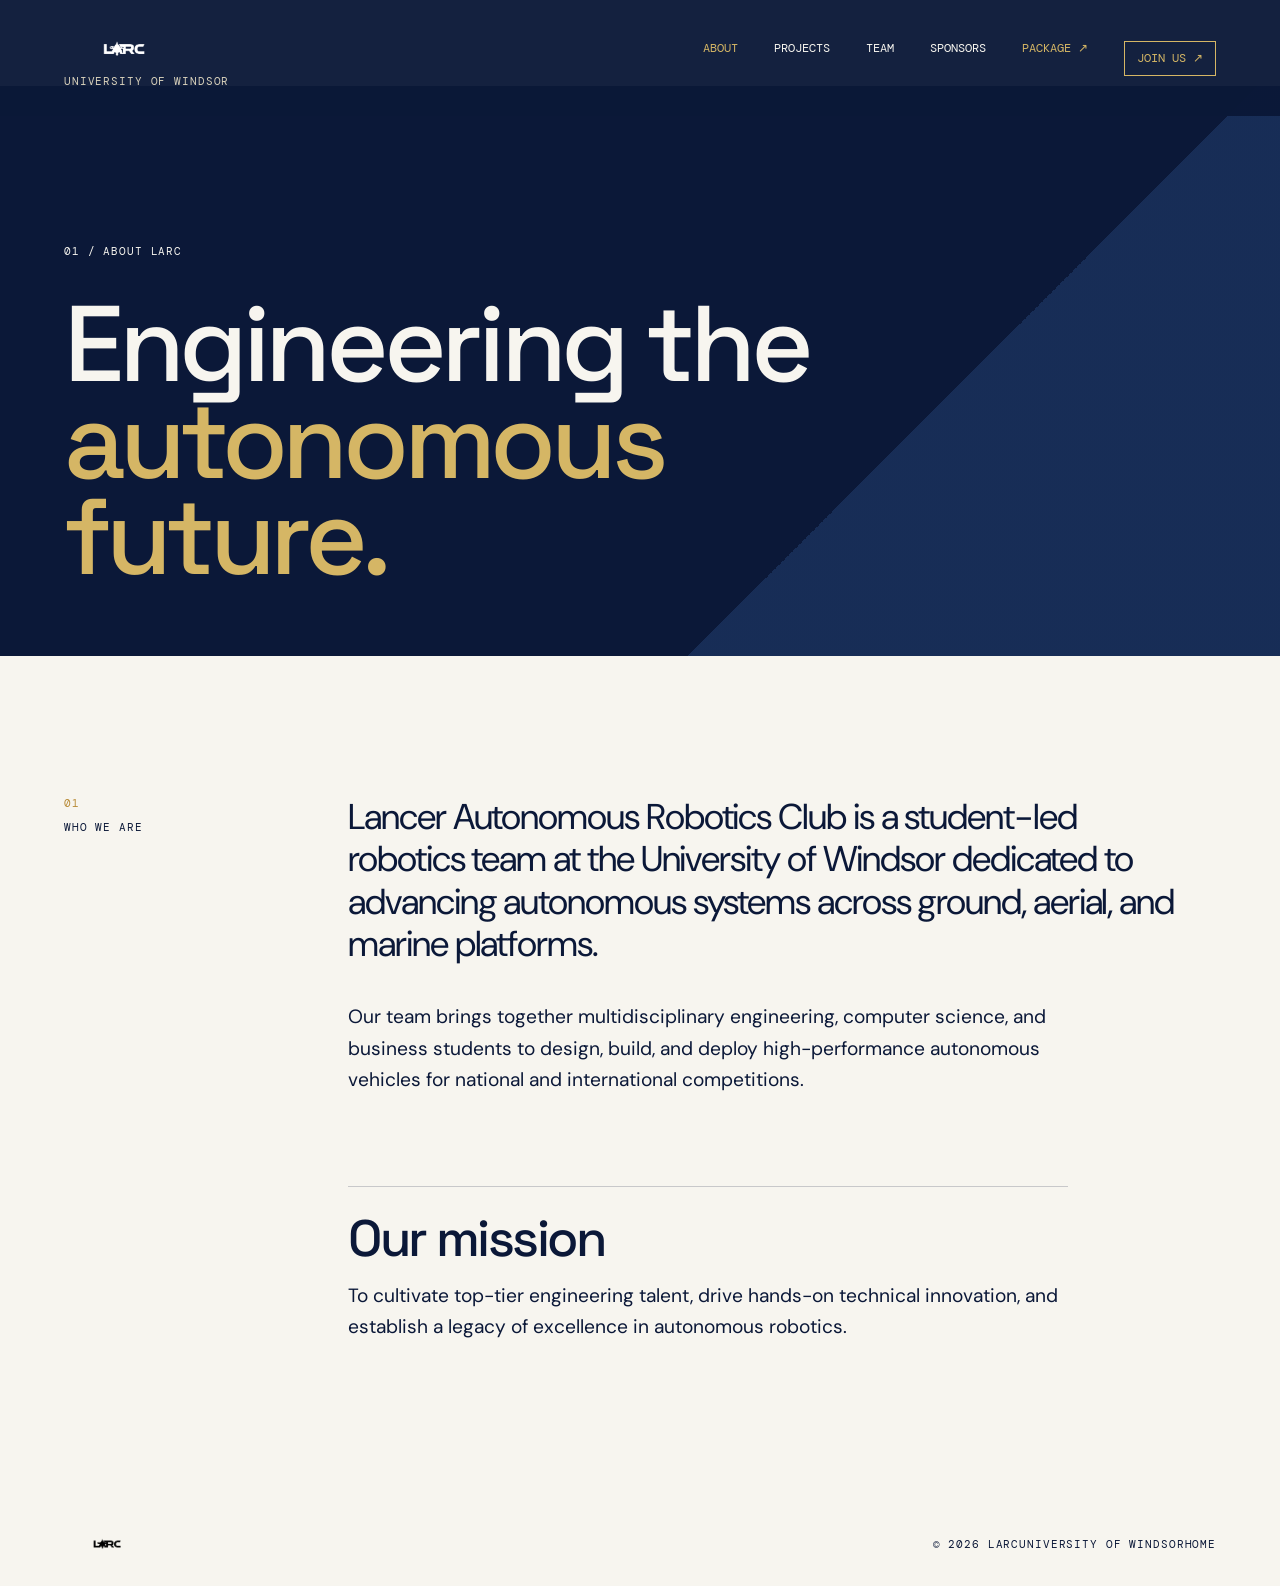
==== about.html @ f4e5cc11 "Add new project, sponsors, and team pages; include sponsorship package PDF" ====
<!doctype html>
<html lang="en">

<head>
    <meta charset="utf-8">
    <meta name="viewport" content="width=device-width, initial-scale=1">
    <meta name="description" content="Learn about Lancer Autonomous Robotics Club at the University of Windsor.">
    <title>About | LARC</title>
    <link rel="preconnect" href="https://fonts.googleapis.com">
    <link rel="preconnect" href="https://fonts.gstatic.com" crossorigin>
    <link
        href="https://fonts.googleapis.com/css2?family=DM+Mono:wght@400;500&family=DM+Sans:wght@400;500;700&family=Space+Grotesk:wght@400;500;600;700&display=swap"
        rel="stylesheet">
    <link rel="stylesheet" href="styles.css">
    <script src="script.js" defer></script>
</head>

<body>
    <header class="site-header" id="top">
        <a class="wordmark" href="index.html" aria-label="LARC home"><img src="assets/LARC%20Logo.png"
                alt="LARC"><small>University of Windsor</small></a>
        <button class="menu-toggle" type="button" aria-expanded="false" aria-controls="site-nav">Menu <span
                aria-hidden="true">+</span></button>
        <nav class="site-nav" id="site-nav" aria-label="Main navigation">
            <a class="is-current" href="about.html">About</a><a href="projects.html">Projects</a><a
                href="team.html">Team</a><a href="sponsors.html">Sponsors</a><a class="nav-package"
                href="assets/sponsorship-package.pdf" target="_blank" rel="noreferrer">Package <span
                    aria-hidden="true">↗</span></a><a class="nav-join" href="mailto:larc@uwindsor.ca">Join us <span
                    aria-hidden="true">↗</span></a>
        </nav>
    </header>
    <main class="inner-page">
        <section class="page-hero page-hero-about">
            <div>
                <p class="eyebrow">01 / About LARC</p>
                <h1>Engineering the<br><em>autonomous future.</em></h1>
            </div>
        </section>
        <section class="page-body section-grid">
            <div class="section-label"><span>01</span><span>Who we are</span></div>
            <div class="page-content">
                <p class="large-copy">Lancer Autonomous Robotics Club is a student-led robotics team at the University
                    of Windsor dedicated to advancing autonomous systems across ground, aerial, and marine platforms.
                </p>
                <p>Our team brings together multidisciplinary engineering, computer science, and business students to
                    design, build, and deploy high-performance autonomous vehicles for national and international
                    competitions.</p>
                <div class="content-rule">
                    <h2>Our mission</h2>
                    <p>To cultivate top-tier engineering talent, drive hands-on technical innovation, and establish a
                        legacy of excellence in autonomous robotics.</p>
                </div>
            </div>
        </section>
    </main>
    <footer class="site-footer"><img src="assets/LARC%20Logo.png" alt="LARC"><span>© <span id="year"></span>
            LARC</span><span>University of Windsor</span><a href="index.html">Home</a></footer>
</body>

</html>
---- styles.css ----
:root {
    --ink: #0b1838;
    --muted: #65708a;
    --paper: #f7f5ef;
    --lime: #d5b665;
    --coral: #b88b38;
    --line: rgba(11, 24, 56, .2);
    --display: "Space Grotesk", sans-serif;
    --body: "DM Sans", sans-serif;
    --mono: "DM Mono", monospace;
}

* {
    box-sizing: border-box;
}

html {
    scroll-behavior: smooth;
}

body {
    margin: 0;
    background: var(--paper);
    color: var(--ink);
    font-family: var(--body);
}

a {
    color: inherit;
    text-decoration: none;
}

.site-header {
    align-items: flex-start;
    display: flex;
    justify-content: space-between;
    padding: 28px 5vw;
    position: absolute;
    width: 100%;
    z-index: 2;
}

.wordmark {
    display: flex;
    flex-direction: column;
    gap: 4px;
}

.wordmark span {
    font-family: var(--display);
    font-size: 1.4rem;
    font-weight: 700;
    letter-spacing: .08em;
}

.wordmark small,
.eyebrow,
.section-label,
.hero-foot,
.callout-note,
.site-footer {
    font-family: var(--mono);
    font-size: .68rem;
    letter-spacing: .08em;
    text-transform: uppercase;
}

.wordmark small {
    color: var(--muted);
}

.site-nav {
    display: flex;
    gap: 36px;
    font-family: var(--mono);
    font-size: .72rem;
    text-transform: uppercase;
}

.site-nav a,
.text-link,
.button-link {
    transition: color .2s ease, opacity .2s ease;
}

.site-nav a:hover,
.text-link:hover {
    color: var(--coral);
}

.menu-toggle {
    display: none;
}

.hero {
    background: var(--lime);
    min-height: 790px;
    padding: 190px 5vw 35px;
    position: relative;
    overflow: hidden;
}

.hero-copy {
    max-width: 740px;
    position: relative;
    z-index: 1;
}

.eyebrow {
    margin: 0 0 38px;
}

h1,
h2,
h3,
p {
    margin-top: 0;
}

h1,
h2 {
    font-family: var(--display);
    font-weight: 500;
    letter-spacing: -.05em;
}

h1 {
    font-size: clamp(4rem, 8.4vw, 8.4rem);
    line-height: .9;
    margin: 0 0 36px;
    max-width: 850px;
}

h1 em,
h2 em {
    color: var(--coral);
    font-style: normal;
}

.hero-intro {
    font-size: 1.08rem;
    line-height: 1.5;
    max-width: 370px;
}

.text-link {
    border-bottom: 1px solid var(--ink);
    display: inline-flex;
    font-family: var(--mono);
    font-size: .75rem;
    gap: 22px;
    margin-top: 22px;
    padding-bottom: 9px;
    text-transform: uppercase;
}

.hero-mark {
    height: 540px;
    position: absolute;
    right: 2vw;
    top: 180px;
    width: 540px;
}

.mark-ring {
    border: 1px solid var(--ink);
    border-radius: 50%;
    height: 100%;
    position: absolute;
    width: 100%;
}

.ring-one {
    transform: rotate(28deg) scale(.78, 1.15);
}

.ring-two {
    transform: rotate(-30deg) scale(1.1, .7);
}

.mark-core {
    align-items: center;
    display: flex;
    flex-direction: column;
    font-family: var(--display);
    font-size: 3.4rem;
    font-weight: 600;
    left: 50%;
    line-height: .68;
    position: absolute;
    text-align: center;
    top: 50%;
    transform: translate(-50%, -50%);
}

.mark-core span {
    color: var(--coral);
}

.hero-foot {
    bottom: 35px;
    display: flex;
    justify-content: space-between;
    left: 5vw;
    position: absolute;
    right: 5vw;
}

.section-grid {
    display: grid;
    gap: 6vw;
    grid-template-columns: 18% 1fr;
    padding: 140px 5vw;
}

.section-label {
    display: flex;
    flex-direction: column;
    gap: 10px;
}

.section-label span:first-child {
    color: var(--coral);
}

.intro {
    background: var(--paper);
}

h2 {
    font-size: clamp(3rem, 6.8vw, 7rem);
    line-height: .94;
    margin-bottom: 34px;
}

.intro-content {
    max-width: 920px;
}

.large-copy {
    font-size: clamp(1.5rem, 2.8vw, 2.7rem);
    letter-spacing: -.03em;
    line-height: 1.18;
    max-width: 850px;
}

.stat-row {
    border-top: 1px solid var(--line);
    display: flex;
    gap: 8vw;
    margin-top: 80px;
    padding-top: 22px;
}

.stat-row div {
    display: flex;
    flex-direction: column;
    gap: 12px;
}

.stat-row strong {
    color: var(--coral);
    font: 500 .7rem var(--mono);
}

.stat-row span {
    font-family: var(--display);
    font-size: 1.1rem;
}

.work {
    background: var(--ink);
    color: var(--paper);
}

.work .section-label {
    color: #9daaa3;
}

.work-content {
    max-width: 1000px;
}

.section-heading {
    align-items: flex-end;
    display: flex;
    justify-content: space-between;
}

.section-heading h2 {
    margin: 0 0 80px;
}

.section-heading p {
    color: #9daaa3;
    font-family: var(--mono);
    font-size: .7rem;
    margin-bottom: 90px;
}

.work-list {
    border-top: 1px solid rgba(242, 238, 228, .3);
}

.work-item {
    align-items: flex-start;
    border-bottom: 1px solid rgba(242, 238, 228, .3);
    display: grid;
    gap: 30px;
    grid-template-columns: 50px 1fr 30px;
    padding: 29px 0;
    transition: color .2s ease, padding .2s ease;
}

.work-item:hover {
    color: var(--lime);
    padding-left: 12px;
}

.item-number {
    color: var(--coral);
    font: .7rem var(--mono);
}

.work-item h3 {
    font: 500 clamp(1.8rem, 3vw, 3rem) var(--display);
    letter-spacing: -.04em;
    margin-bottom: 8px;
}

.work-item p {
    color: #9daaa3;
    line-height: 1.5;
    margin: 0;
    max-width: 520px;
}

.item-arrow {
    font-size: 1.2rem;
}

.callout {
    background: var(--coral);
    min-height: 560px;
    padding: 120px 5vw 50px;
    position: relative;
}

.callout h2 {
    font-size: clamp(3.8rem, 8vw, 8rem);
    margin: 0 0 45px;
}

.button-link {
    background: var(--ink);
    color: var(--paper);
    display: inline-flex;
    font-family: var(--mono);
    font-size: .74rem;
    gap: 36px;
    padding: 18px 20px;
    text-transform: uppercase;
}

.button-link:hover {
    background: var(--lime);
    color: var(--ink);
}

.callout-note {
    bottom: 50px;
    position: absolute;
    right: 5vw;
}

.site-footer {
    display: flex;
    justify-content: space-between;
    padding: 28px 5vw;
}

@media (max-width: 720px) {
    .site-header {
        padding: 22px 6vw;
    }

    .menu-toggle {
        background: none;
        border: 0;
        display: flex;
        font: .68rem var(--mono);
        gap: 12px;
        padding: 0;
        text-transform: uppercase;
    }

    .menu-toggle span {
        color: var(--coral);
        font-size: 1rem;
        line-height: .6;
    }

    .site-nav {
        background: var(--ink);
        color: var(--paper);
        display: none;
        flex-direction: column;
        gap: 22px;
        padding: 25px;
        position: absolute;
        right: 6vw;
        top: 57px;
        width: 170px;
    }

    .site-nav.is-open {
        display: flex;
    }

    .hero {
        min-height: 780px;
        padding: 150px 6vw 35px;
    }

    h1 {
        font-size: clamp(3.5rem, 16vw, 6rem);
    }

    .hero-mark {
        height: 340px;
        opacity: .6;
        right: -100px;
        top: 440px;
        width: 340px;
    }

    .mark-core {
        font-size: 2.3rem;
    }

    .hero-foot {
        bottom: 28px;
        left: 6vw;
        right: 6vw;
    }

    .hero-foot span:last-child {
        display: none;
    }

    .section-grid {
        display: block;
        padding: 85px 6vw;
    }

    .section-label {
        flex-direction: row;
        justify-content: space-between;
        margin-bottom: 70px;
    }

    h2 {
        font-size: clamp(3.3rem, 15vw, 5rem);
    }

    .stat-row {
        gap: 0;
        justify-content: space-between;
        margin-top: 60px;
    }

    .stat-row span {
        font-size: .95rem;
    }

    .section-heading {
        display: block;
    }

    .section-heading h2 {
        margin-bottom: 26px;
    }

    .section-heading p {
        margin-bottom: 55px;
    }

    .work-item {
        gap: 12px;
        grid-template-columns: 30px 1fr 20px;
    }

    .work-item p {
        font-size: .92rem;
    }

    .callout {
        min-height: 500px;
        padding: 85px 6vw 35px;
    }

    .callout-note {
        bottom: 35px;
        left: 6vw;
        right: auto;
    }

    .site-footer {
        align-items: flex-start;
        flex-direction: column;
        gap: 14px;
        padding: 28px 6vw;
    }
}

/* Club-site presentation */
.site-header {
    align-items: center;
    background: rgba(11, 24, 56, .96);
    color: var(--paper);
    position: fixed;
}

.wordmark small {
    color: #b6c0ba;
}

.site-nav a:hover {
    color: var(--lime);
}

.nav-join {
    border: 1px solid var(--lime);
    color: var(--lime);
    padding: 9px 12px;
}

.hero {
    background: var(--ink);
    color: var(--paper);
    min-height: 760px;
    padding-top: 190px;
}

.hero-image {
    background: url("https://images.unsplash.com/photo-1535378917042-10a22c95931a?auto=format&fit=crop&w=2200&q=85") center / cover;
    inset: 0;
    opacity: .58;
    position: absolute;
}

.hero-overlay {
    background: linear-gradient(90deg, rgba(7, 18, 44, .92) 0%, rgba(7, 18, 44, .58) 52%, rgba(7, 18, 44, .2) 100%);
    inset: 0;
    position: absolute;
}

.hero-copy {
    max-width: 680px;
}

.hero h1 {
    font-size: clamp(4.5rem, 9.5vw, 9.5rem);
}

.hero h1 em {
    color: var(--lime);
}

.hero-intro {
    color: #e1e4dc;
    font-size: 1.2rem;
    max-width: 410px;
}

.hero .eyebrow,
.hero-foot {
    color: #d8ddd6;
}

.button-link {
    align-items: center;
    border: 1px solid transparent;
}

.button-light {
    background: var(--lime);
    color: var(--ink);
    margin-top: 20px;
}

.button-light:hover {
    background: var(--coral);
    color: var(--ink);
}

.hero-mark {
    display: none;
}

.intro {
    padding-bottom: 150px;
    padding-top: 150px;
}

.intro-content,
.stats-content,
.sponsors>div:last-child {
    max-width: 920px;
}

.text-link {
    font-weight: 500;
}

.stats {
    background: var(--lime);
}

.stats h2 em {
    color: var(--ink);
}

.stats .large-copy {
    max-width: 730px;
}

.sponsors {
    background: #eee8d8;
}

.sponsor-copy {
    font-size: 1.25rem;
    line-height: 1.5;
    max-width: 510px;
}

.sponsors .button-link {
    background: var(--ink);
    color: var(--paper);
    margin-top: 20px;
}

.sponsors .button-link:hover {
    background: var(--coral);
    color: var(--ink);
}

.callout {
    min-height: 500px;
}

.callout h2 em {
    color: var(--ink);
}

.callout .button-link {
    background: var(--ink);
}

.callout .button-link:hover {
    background: var(--lime);
}

@media (max-width: 720px) {
    .site-header {
        position: fixed;
    }

    .site-nav {
        top: 65px;
    }

    .site-nav .nav-join {
        border: 0;
        padding: 0;
    }

    .hero {
        min-height: 720px;
        padding-top: 150px;
    }

    .hero-image {
        background-position: 65% center;
    }

    .hero-overlay {
        background: linear-gradient(90deg, rgba(7, 18, 44, .9), rgba(7, 18, 44, .5));
    }

    .hero h1 {
        font-size: clamp(4rem, 18vw, 6rem);
    }

    .hero-intro {
        font-size: 1rem;
    }

    .intro,
    .stats,
    .sponsors {
        padding-bottom: 90px;
        padding-top: 90px;
    }

    .sponsor-copy {
        font-size: 1.05rem;
    }
}

/* Partnership presentation */
.wordmark img,
.site-footer img {
    display: block;
    object-fit: contain;
}

.wordmark img {
    filter: brightness(0) invert(1);
    height: 42px;
    width: 120px;
}

.nav-package {
    color: var(--lime);
}

.hero-image {
    background: url("assets/CEI.jpg") center / cover, url("https://images.unsplash.com/photo-1535378917042-10a22c95931a?auto=format&fit=crop&w=2200&q=85") center / cover;
}

.hero-actions {
    display: flex;
    flex-wrap: wrap;
    gap: 12px;
}

.button-outline {
    background: transparent;
    border-color: var(--paper);
    color: var(--paper);
}

.package {
    background: #eee8d8;
}

.package-content {
    max-width: 1100px;
}

.package-heading {
    align-items: flex-end;
    display: flex;
    justify-content: space-between;
}

.package-heading h2 {
    margin-bottom: 70px;
}

.package-heading p {
    color: var(--muted);
    font: .7rem var(--mono);
    margin-bottom: 82px;
    text-transform: uppercase;
}

.tier-list {
    display: grid;
    gap: 2px;
}

.tier {
    align-items: start;
    background: var(--ink);
    color: var(--paper);
    display: grid;
    gap: 26px;
    grid-template-columns: minmax(150px, .7fr) minmax(90px, .35fr) 2fr;
    padding: 25px 28px;
}

.tier-name {
    font: 500 1.35rem var(--display);
}

.tier-price {
    color: var(--lime);
    font: .9rem var(--mono);
}

.tier ul {
    line-height: 1.55;
    margin: 0;
    padding-left: 1.1rem;
}

.tier li::marker {
    color: var(--coral);
}

.inkind {
    border-top: 1px solid var(--line);
    margin-top: 65px;
    max-width: 720px;
    padding-top: 24px;
}

.inkind h3 {
    font: 500 1.8rem var(--display);
    margin-bottom: 12px;
}

.inkind p {
    line-height: 1.6;
}

.package .button-link {
    margin-top: 24px;
}

.site-footer {
    align-items: center;
}

.site-footer img {
    filter: brightness(0);
    height: 28px;
    margin-right: auto;
    width: 85px;
}

@media (max-width: 720px) {
    .hero-actions .button-link {
        width: 100%;
    }

    .package-heading {
        display: block;
    }

    .package-heading h2 {
        margin-bottom: 25px;
    }

    .package-heading p {
        margin-bottom: 45px;
    }

    .tier {
        display: block;
        padding: 24px 20px;
    }

    .tier-price {
        margin: 8px 0 18px;
    }

    .tier ul {
        font-size: .95rem;
    }

    .site-footer img {
        margin-right: 0;
    }
}

/* Multi-page section layouts */
.site-nav .is-current {
    color: var(--lime);
}

.inner-page {
    padding-top: 86px;
}

.page-hero {
    align-items: flex-end;
    background: var(--ink);
    color: var(--paper);
    display: flex;
    min-height: 570px;
    overflow: hidden;
    padding: 120px 5vw 70px;
    position: relative;
}

.page-hero::before {
    background: linear-gradient(135deg, var(--ink) 0 68%, #1c3562 68% 100%);
    content: "";
    inset: 0;
    opacity: .72;
    position: absolute;
}

.page-hero>div {
    max-width: 900px;
    position: relative;
    z-index: 1;
}

.page-hero h1 {
    margin-bottom: 0;
}

.page-hero h1 em {
    color: var(--lime);
}

.page-body {
    min-height: 620px;
}

.page-content {
    max-width: 920px;
}

.page-content>p:not(.large-copy) {
    font-size: 1.2rem;
    line-height: 1.65;
    max-width: 720px;
}

.content-rule {
    border-top: 1px solid var(--line);
    margin-top: 90px;
    max-width: 720px;
    padding-top: 28px;
}

.content-rule h2 {
    font-size: clamp(2.3rem, 4vw, 4rem);
    margin-bottom: 18px;
}

.content-rule p {
    font-size: 1.2rem;
    line-height: 1.6;
}

.work-page {
    background: var(--ink);
    color: var(--paper);
}

.work-page .section-label,
.work-page .page-content>p:not(.large-copy) {
    color: #9daaa3;
}

.project-grid {
    border-top: 1px solid rgba(242, 238, 228, .3);
    display: grid;
    grid-template-columns: repeat(3, 1fr);
    margin-top: 80px;
}

.project-grid article {
    border-right: 1px solid rgba(242, 238, 228, .3);
    min-height: 300px;
    padding: 28px 24px 28px 0;
}

.project-grid article+article {
    padding-left: 24px;
}

.project-grid article:last-child {
    border-right: 0;
}

.project-grid h2 {
    font-size: clamp(1.8rem, 3vw, 3rem);
    margin: 24px 0 18px;
}

.project-grid p {
    color: #9daaa3;
    line-height: 1.6;
}

.stats-page {
    background: var(--lime);
}

.stats-page .content-rule p {
    max-width: 650px;
}

.sponsor-page {
    background: #eee8d8;
}

.sponsor-actions {
    align-items: center;
    display: flex;
    flex-wrap: wrap;
    gap: 26px;
    margin-top: 38px;
}

.sponsor-actions .text-link {
    margin-top: 0;
}

@media (max-width: 720px) {
    .inner-page {
        padding-top: 65px;
    }

    .page-hero {
        min-height: 520px;
        padding: 90px 6vw 55px;
    }

    .page-body {
        min-height: 0;
    }

    .project-grid {
        display: block;
        margin-top: 55px;
    }

    .project-grid article,
    .project-grid article+article {
        border-bottom: 1px solid rgba(242, 238, 228, .3);
        border-right: 0;
        min-height: 0;
        padding: 24px 0;
    }

    .project-grid article:last-child {
        border-bottom: 0;
    }

    .content-rule {
        margin-top: 60px;
    }
}

/* Logo palette refinements */
.site-header {
    background: rgba(11, 24, 56, .96);
}

.wordmark small {
    color: #d9d2bc;
}

.hero-overlay {
    background: linear-gradient(90deg, rgba(7, 18, 44, .92) 0%, rgba(7, 18, 44, .58) 52%, rgba(7, 18, 44, .2) 100%);
}

.work .section-label,
.section-heading p,
.work-item p,
.project-grid p {
    color: #a8b0c2;
}

.sponsors,
.package,
.sponsor-page {
    background: #eee8d8;
}

@media (max-width: 720px) {
    .hero-overlay {
        background: linear-gradient(90deg, rgba(7, 18, 44, .9), rgba(7, 18, 44, .5));
    }
}
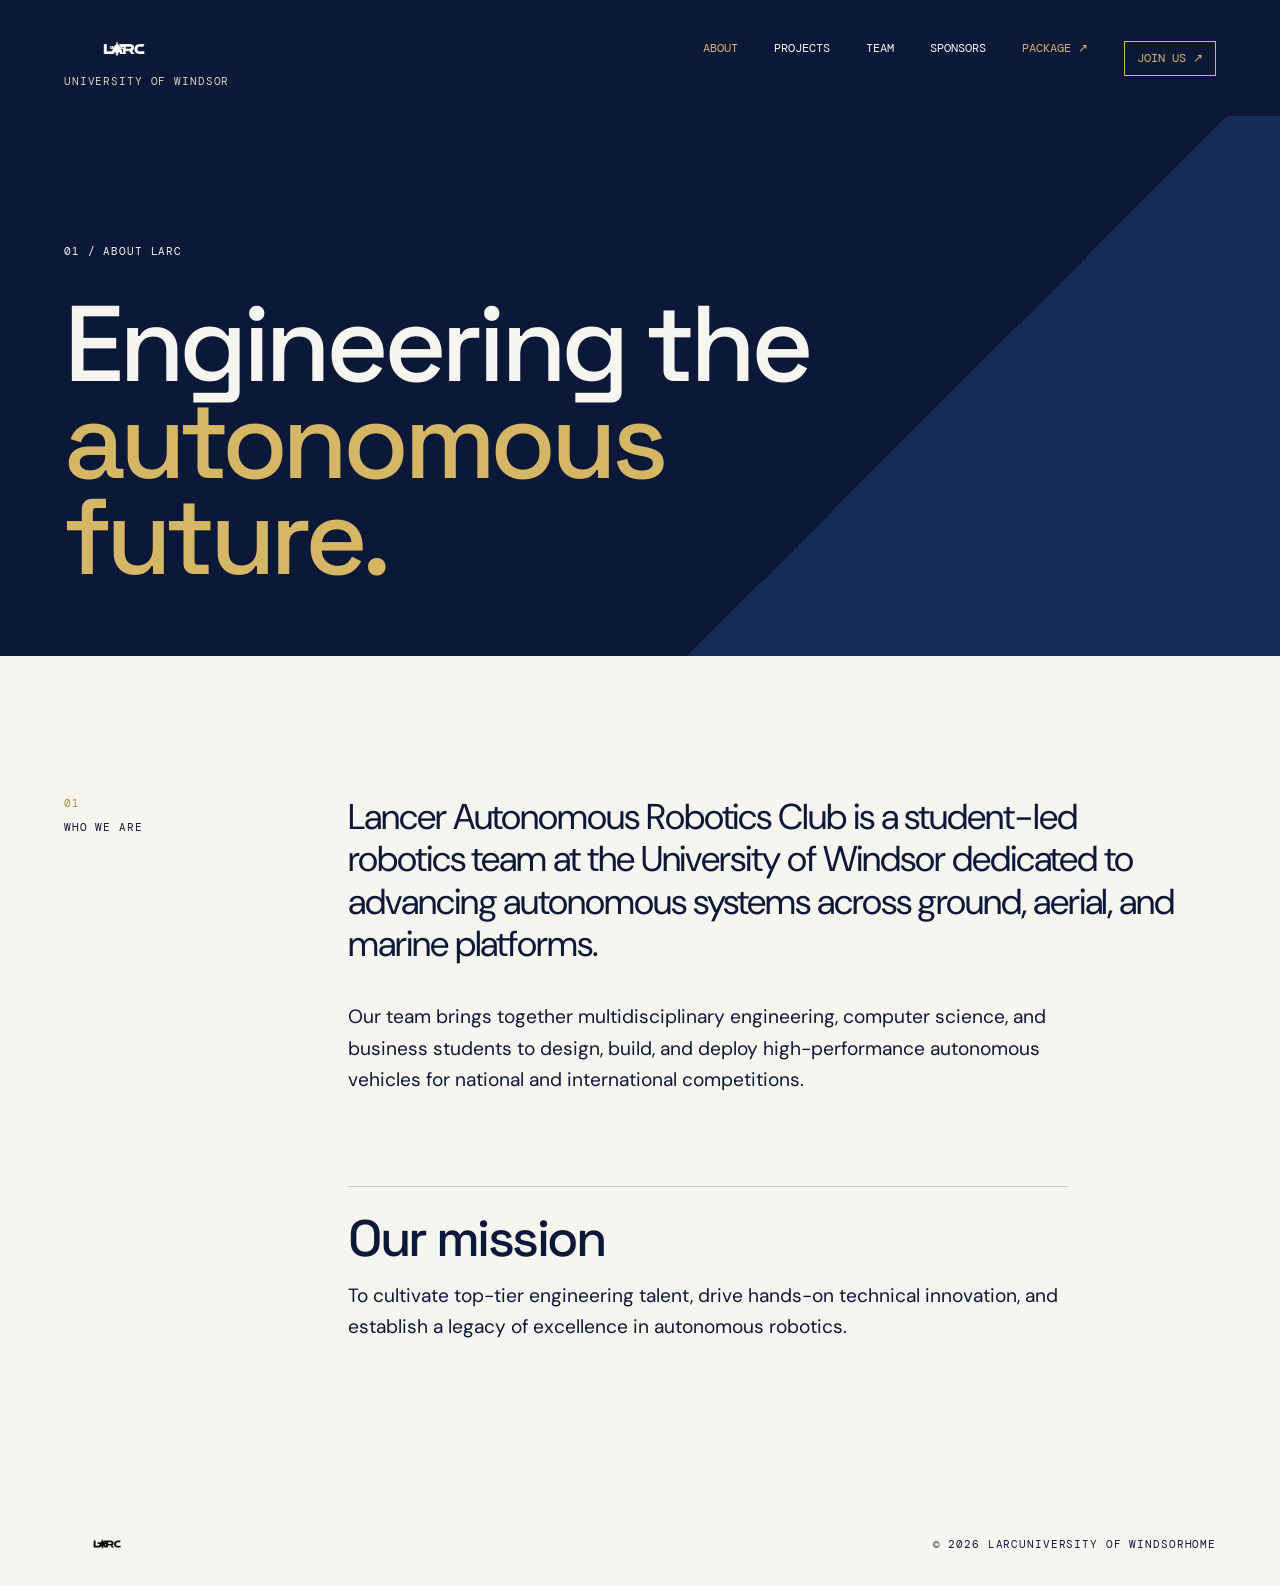
==== commit 7c504370: "Refactor content and improve readability across multiple HTML pages; update styles for consistency" ====
--- a/about.html
+++ b/about.html
@@ -39,15 +39,20 @@
         <section class="page-body section-grid">
             <div class="section-label"><span>01</span><span>Who we are</span></div>
             <div class="page-content">
-                <p class="large-copy">Lancer Autonomous Robotics Club is a student-led robotics team at the University
-                    of Windsor dedicated to advancing autonomous systems across ground, aerial, and marine platforms.
+                <p class="large-copy">Lancer Autonomous Robotics Club is a student-led robotics team at the
+                    University
+                    of Windsor dedicated to advancing autonomous systems across ground, aerial, and marine
+                    platforms.
                 </p>
-                <p>Our team brings together multidisciplinary engineering, computer science, and business students to
-                    design, build, and deploy high-performance autonomous vehicles for national and international
+                <p>Our team brings together multidisciplinary engineering, computer science, and business
+                    students to
+                    design, build, and deploy high-performance autonomous vehicles for national and
+                    international
                     competitions.</p>
                 <div class="content-rule">
                     <h2>Our mission</h2>
-                    <p>To cultivate top-tier engineering talent, drive hands-on technical innovation, and establish a
+                    <p>To cultivate top-tier engineering talent, drive hands-on technical innovation, and
+                        establish a
                         legacy of excellence in autonomous robotics.</p>
                 </div>
             </div>
--- a/styles.css
+++ b/styles.css
@@ -1043,7 +1043,7 @@
 
 /* Logo palette refinements */
 .site-header {
-    background: rgba(11, 24, 56, .96);
+    background: var(--ink);
 }
 
 .wordmark small {
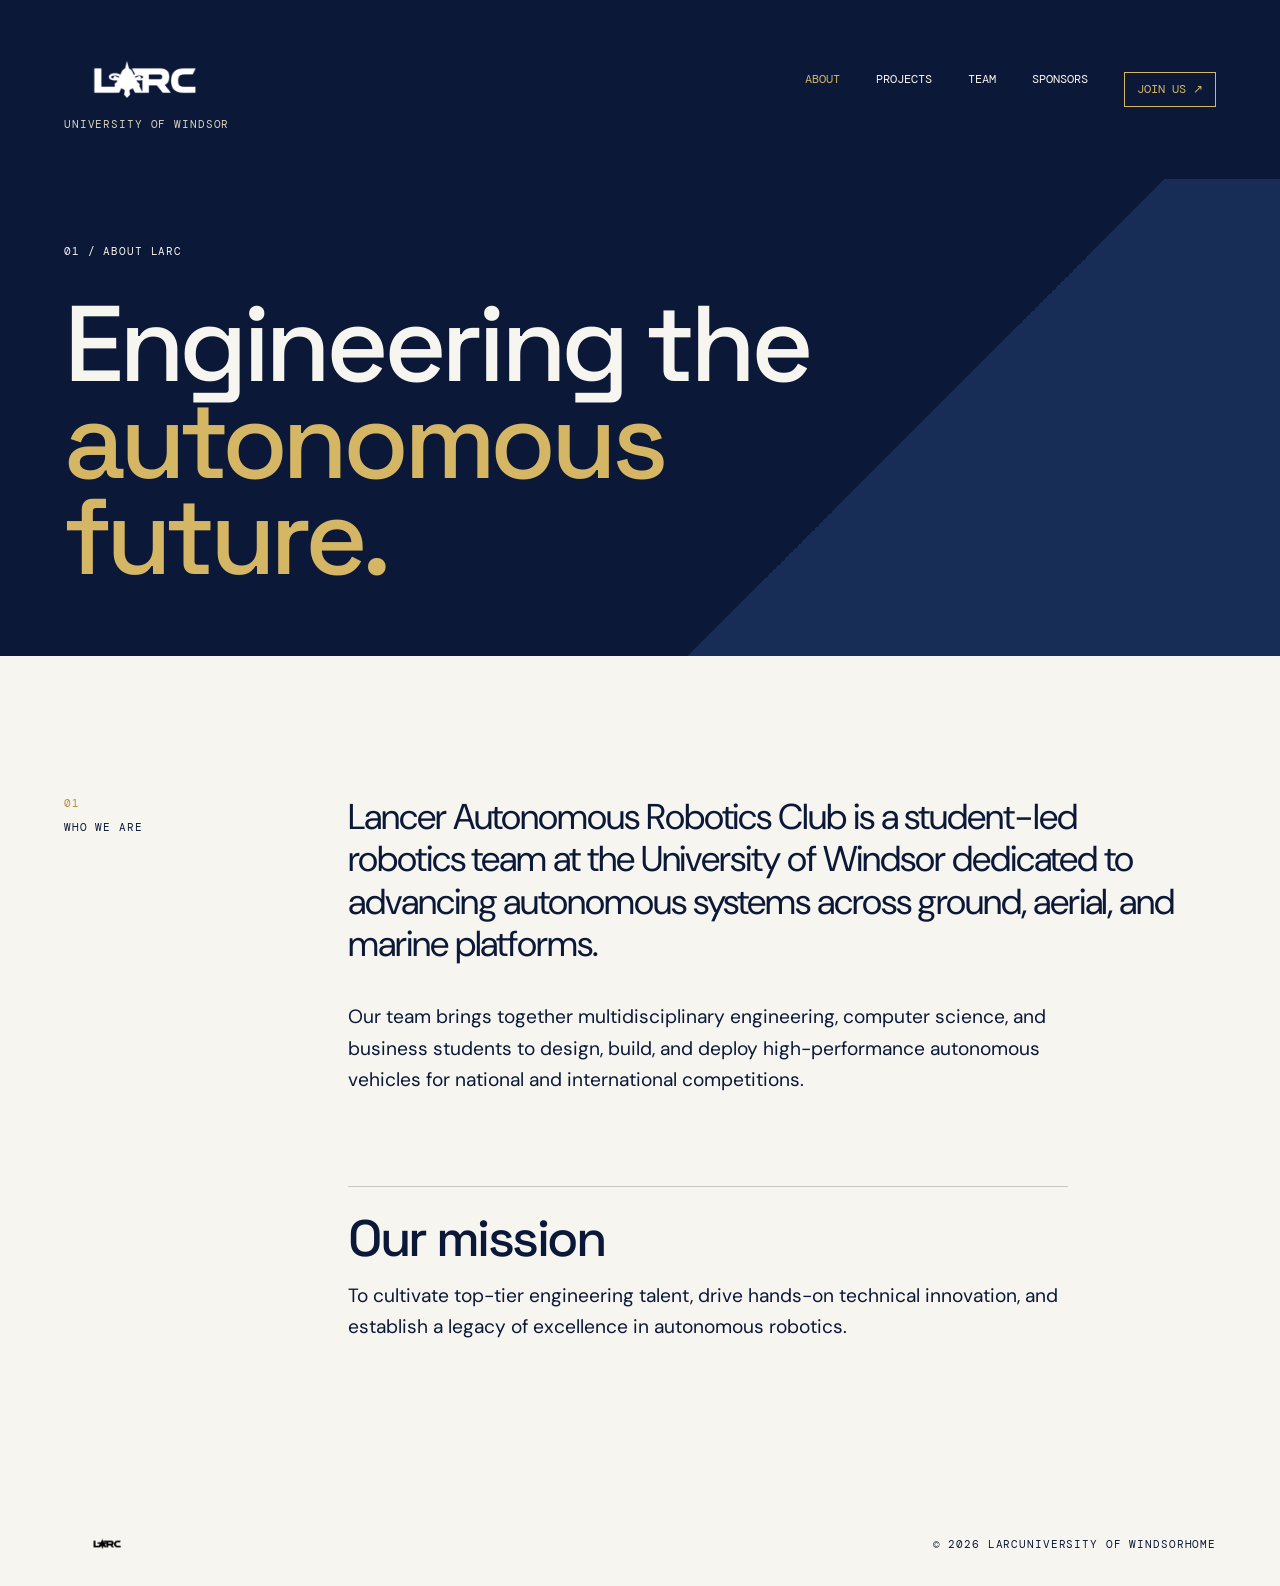
==== commit ed0d7588: "Remove sponsorship package links from navigation across multiple pages for a cleaner interface" ====
--- a/about.html
+++ b/about.html
@@ -23,10 +23,8 @@
                 aria-hidden="true">+</span></button>
         <nav class="site-nav" id="site-nav" aria-label="Main navigation">
             <a class="is-current" href="about.html">About</a><a href="projects.html">Projects</a><a
-                href="team.html">Team</a><a href="sponsors.html">Sponsors</a><a class="nav-package"
-                href="assets/sponsorship-package.pdf" target="_blank" rel="noreferrer">Package <span
-                    aria-hidden="true">↗</span></a><a class="nav-join" href="mailto:larc@uwindsor.ca">Join us <span
-                    aria-hidden="true">↗</span></a>
+                href="team.html">Team</a><a href="sponsors.html">Sponsors</a><a class="nav-join"
+                href="mailto:larc@uwindsor.ca">Join us <span aria-hidden="true">↗</span></a>
         </nav>
     </header>
     <main class="inner-page">
--- a/styles.css
+++ b/styles.css
@@ -718,8 +718,15 @@
 
 .wordmark img {
     filter: brightness(0) invert(1);
-    height: 42px;
-    width: 120px;
+    height: 105px;
+    transform: translateX(-10px);
+    width: 180px;
+}
+
+.wordmark {
+    align-items: flex-start;
+    flex-direction: column;
+    gap: 4px;
 }
 
 .nav-package {
@@ -1048,6 +1055,7 @@
 
 .wordmark small {
     color: #d9d2bc;
+    transform: translateY(-20px);
 }
 
 .hero-overlay {
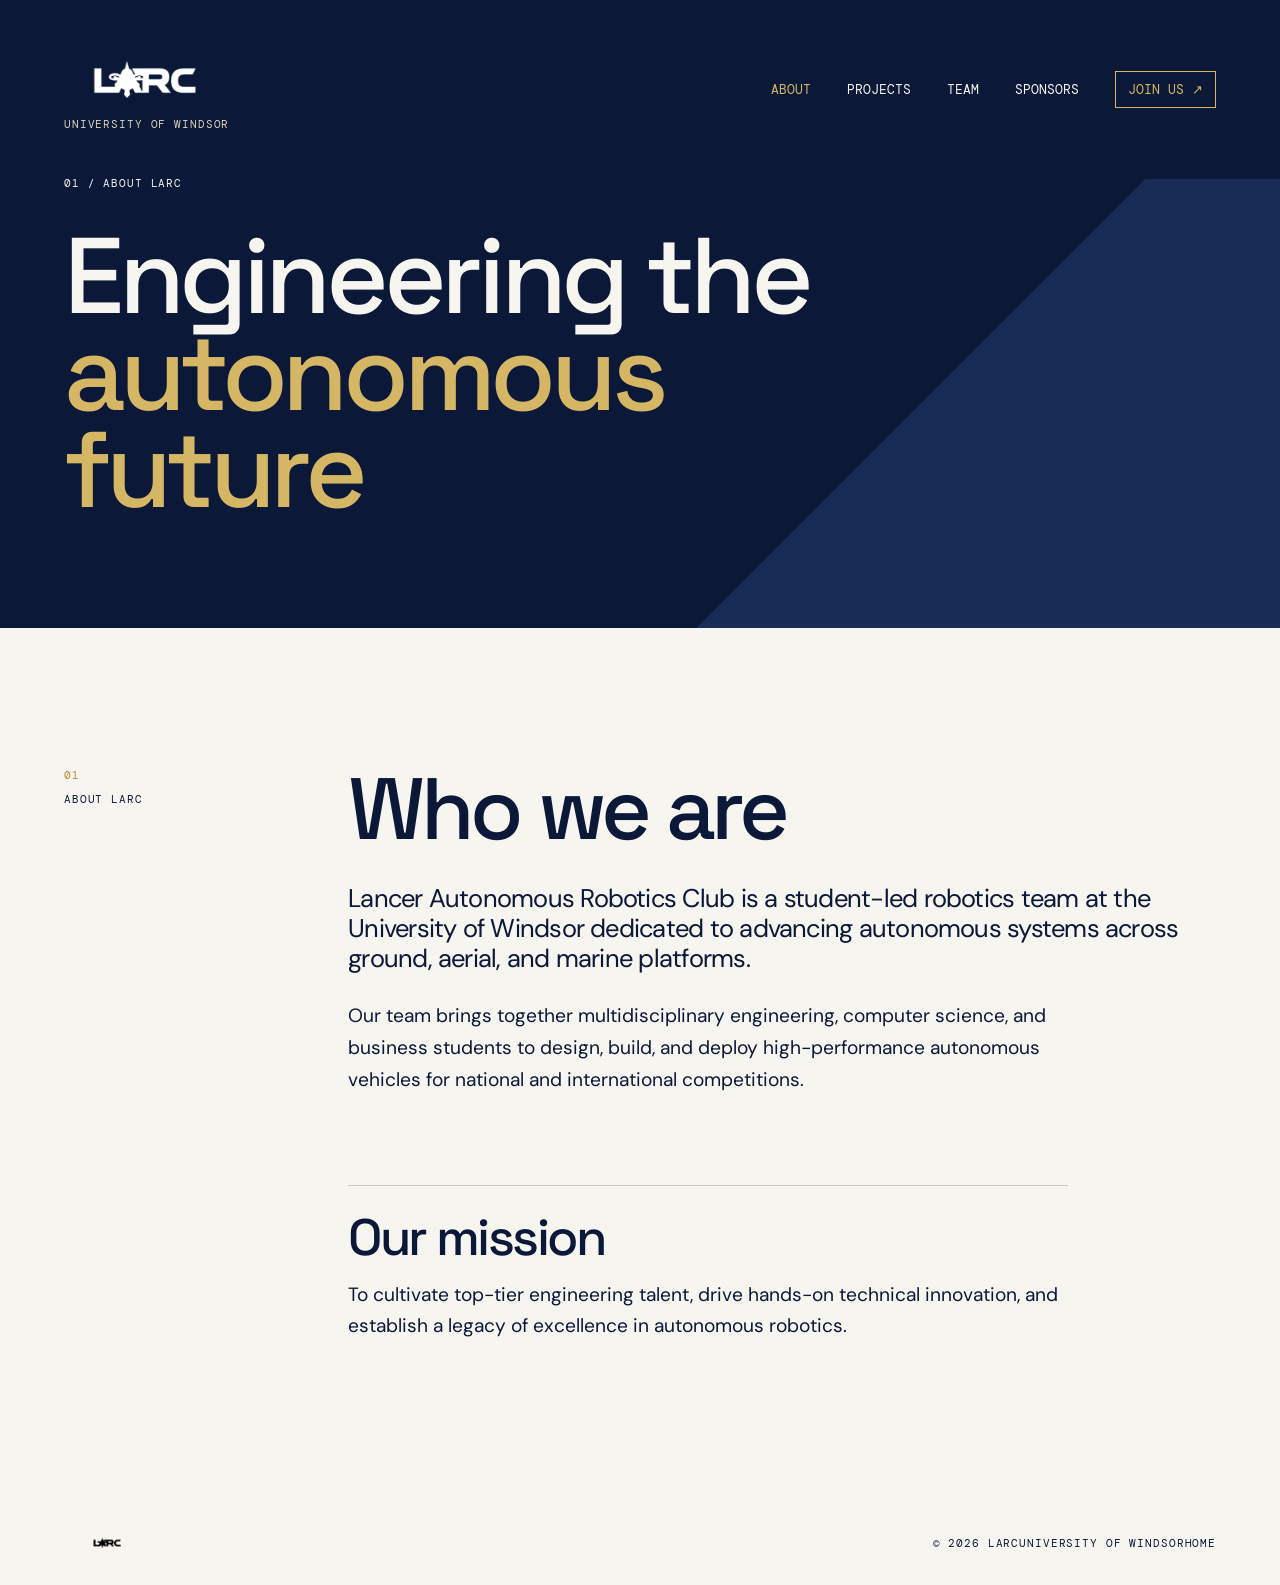
==== commit 53601ca7: "Update headings and section labels for consistency; adjust styles for improved layout" ====
--- a/about.html
+++ b/about.html
@@ -31,12 +31,13 @@
         <section class="page-hero page-hero-about">
             <div>
                 <p class="eyebrow">01 / About LARC</p>
-                <h1>Engineering the<br><em>autonomous future.</em></h1>
+                <h1>Engineering the<br><em>autonomous future</em></h1>
             </div>
         </section>
         <section class="page-body section-grid">
-            <div class="section-label"><span>01</span><span>Who we are</span></div>
+            <div class="section-label"><span>01</span><span>About LARC</span></div>
             <div class="page-content">
+                <h2>Who we are</h2>
                 <p class="large-copy">Lancer Autonomous Robotics Club is a student-led robotics team at the
                     University
                     of Windsor dedicated to advancing autonomous systems across ground, aerial, and marine
--- a/styles.css
+++ b/styles.css
@@ -538,7 +538,7 @@
 .hero {
     background: var(--ink);
     color: var(--paper);
-    min-height: 760px;
+    min-height: 860px;
     padding-top: 190px;
 }
 
@@ -677,7 +677,8 @@
     }
 
     .hero {
-        min-height: 720px;
+        min-height: 900px;
+        padding-bottom: 90px;
         padding-top: 150px;
     }
 
@@ -888,9 +889,9 @@
     background: var(--ink);
     color: var(--paper);
     display: flex;
-    min-height: 570px;
+    min-height: 430px;
     overflow: hidden;
-    padding: 120px 5vw 70px;
+    padding: 90px 5vw 110px;
     position: relative;
 }
 
@@ -1018,8 +1019,8 @@
     }
 
     .page-hero {
-        min-height: 520px;
-        padding: 90px 6vw 55px;
+        min-height: 380px;
+        padding: 70px 6vw 65px;
     }
 
     .page-body {
@@ -1053,6 +1054,13 @@
     background: var(--ink);
 }
 
+.button-link {
+    align-items: center;
+    justify-content: space-between;
+    min-height: 56px;
+    min-width: 210px;
+}
+
 .wordmark small {
     color: #d9d2bc;
     transform: translateY(-20px);
@@ -1079,4 +1087,233 @@
     .hero-overlay {
         background: linear-gradient(90deg, rgba(7, 18, 44, .9), rgba(7, 18, 44, .5));
     }
+
+    .site-nav .nav-join {
+        justify-content: flex-start;
+        min-height: 0;
+        min-width: 0;
+    }
+}
+
+/* Competition and membership content */
+.subteams {
+    background: var(--paper);
+}
+
+.subteams-content,
+.competitions-content {
+    max-width: 980px;
+}
+
+.subteams h2,
+.competitions h2 {
+    margin-bottom: 65px;
+}
+
+.subteam-grid {
+    border-top: 1px solid var(--line);
+    display: grid;
+    grid-template-columns: repeat(2, minmax(0, 1fr));
+}
+
+.subteam-grid article {
+    border-bottom: 1px solid var(--line);
+    min-height: 220px;
+    padding: 26px 30px 26px 0;
+}
+
+.subteam-grid article:nth-child(odd) {
+    border-right: 1px solid var(--line);
+}
+
+.subteam-grid article:nth-child(even) {
+    padding-left: 30px;
+}
+
+.subteam-grid h3 {
+    font: 500 clamp(1.7rem, 2.8vw, 2.7rem) var(--display);
+    letter-spacing: -.04em;
+    margin: 24px 0 12px;
+}
+
+.subteam-grid p {
+    line-height: 1.55;
+    margin: 0;
+    max-width: 390px;
+}
+
+.competitions {
+    background: var(--ink);
+    color: var(--paper);
+}
+
+.competitions .section-label {
+    color: #a8b0c2;
+}
+
+.competitions h2 em {
+    color: var(--lime);
+}
+
+.competition-note {
+    border-top: 1px solid rgba(247, 245, 239, .3);
+    color: #a8b0c2;
+    font-size: 1.2rem;
+    line-height: 1.6;
+    margin-top: 55px;
+    max-width: 720px;
+    padding-top: 24px;
+}
+
+.membership-copy {
+    font-size: 1.2rem;
+    line-height: 1.55;
+    margin-bottom: 32px;
+    max-width: 650px;
+}
+
+.site-footer span:nth-of-type(2) {
+    max-width: 460px;
+    text-align: center;
+}
+
+@media (max-width: 720px) {
+
+    .subteams h2,
+    .competitions h2 {
+        margin-bottom: 45px;
+    }
+
+    .subteam-grid {
+        display: block;
+    }
+
+    .subteam-grid article,
+    .subteam-grid article:nth-child(even),
+    .subteam-grid article:nth-child(odd) {
+        border-right: 0;
+        min-height: 0;
+        padding: 24px 0;
+    }
+
+    .membership-copy {
+        font-size: 1rem;
+    }
+
+    .site-footer span:nth-of-type(2) {
+        max-width: 100%;
+        text-align: left;
+    }
+}
+
+.callout {
+    text-align: left;
+}
+
+.callout .membership-copy {
+    margin-left: 0;
+    margin-right: 0;
+    max-width: 650px;
+}
+
+.callout-note {
+    left: auto;
+    right: 5vw;
+    transform: none;
+}
+
+@media (max-width: 720px) {
+    .callout-note {
+        left: 6vw;
+        right: auto;
+    }
+}
+
+.hero-foot {
+    bottom: auto;
+    left: auto;
+    margin-top: 50px;
+    position: relative;
+    right: auto;
+}
+
+.site-nav {
+    align-items: center;
+    font-size: .8rem;
+}
+
+.large-copy {
+    font-size: clamp(1.25rem, 2vw, 2rem);
+}
+
+@media (max-width: 720px) {
+    .site-nav {
+        align-items: stretch;
+    }
+}
+
+.work,
+.work-page,
+.competitions {
+    background: var(--paper);
+    color: var(--ink);
+}
+
+.work .section-label,
+.work-page .section-label,
+.competitions .section-label,
+.work .section-heading p,
+.work-page .page-content>p:not(.large-copy),
+.work-item p,
+.project-grid p,
+.competition-note {
+    color: var(--muted);
+}
+
+.work-list,
+.work-item,
+.project-grid,
+.project-grid article {
+    border-color: var(--line);
+}
+
+.competition-note {
+    border-color: var(--line);
+}
+
+.competitions h2 em {
+    color: var(--coral);
+}
+
+.work-page,
+.sponsor-page {
+    background: var(--lime);
+}
+
+.stats-page {
+    background: var(--paper);
+}
+
+.hero-actions {
+    align-items: center;
+    flex-wrap: nowrap;
+}
+
+.hero-actions .button-link {
+    height: 56px;
+    white-space: nowrap;
+}
+
+.hero-actions .button-outline {
+    transform: translateY(10px);
+}
+
+@media (max-width: 720px) {
+    .hero-actions {
+        flex-direction: column;
+    }
+
+    .hero-actions .button-link {
+        width: 100%;
+    }
 }
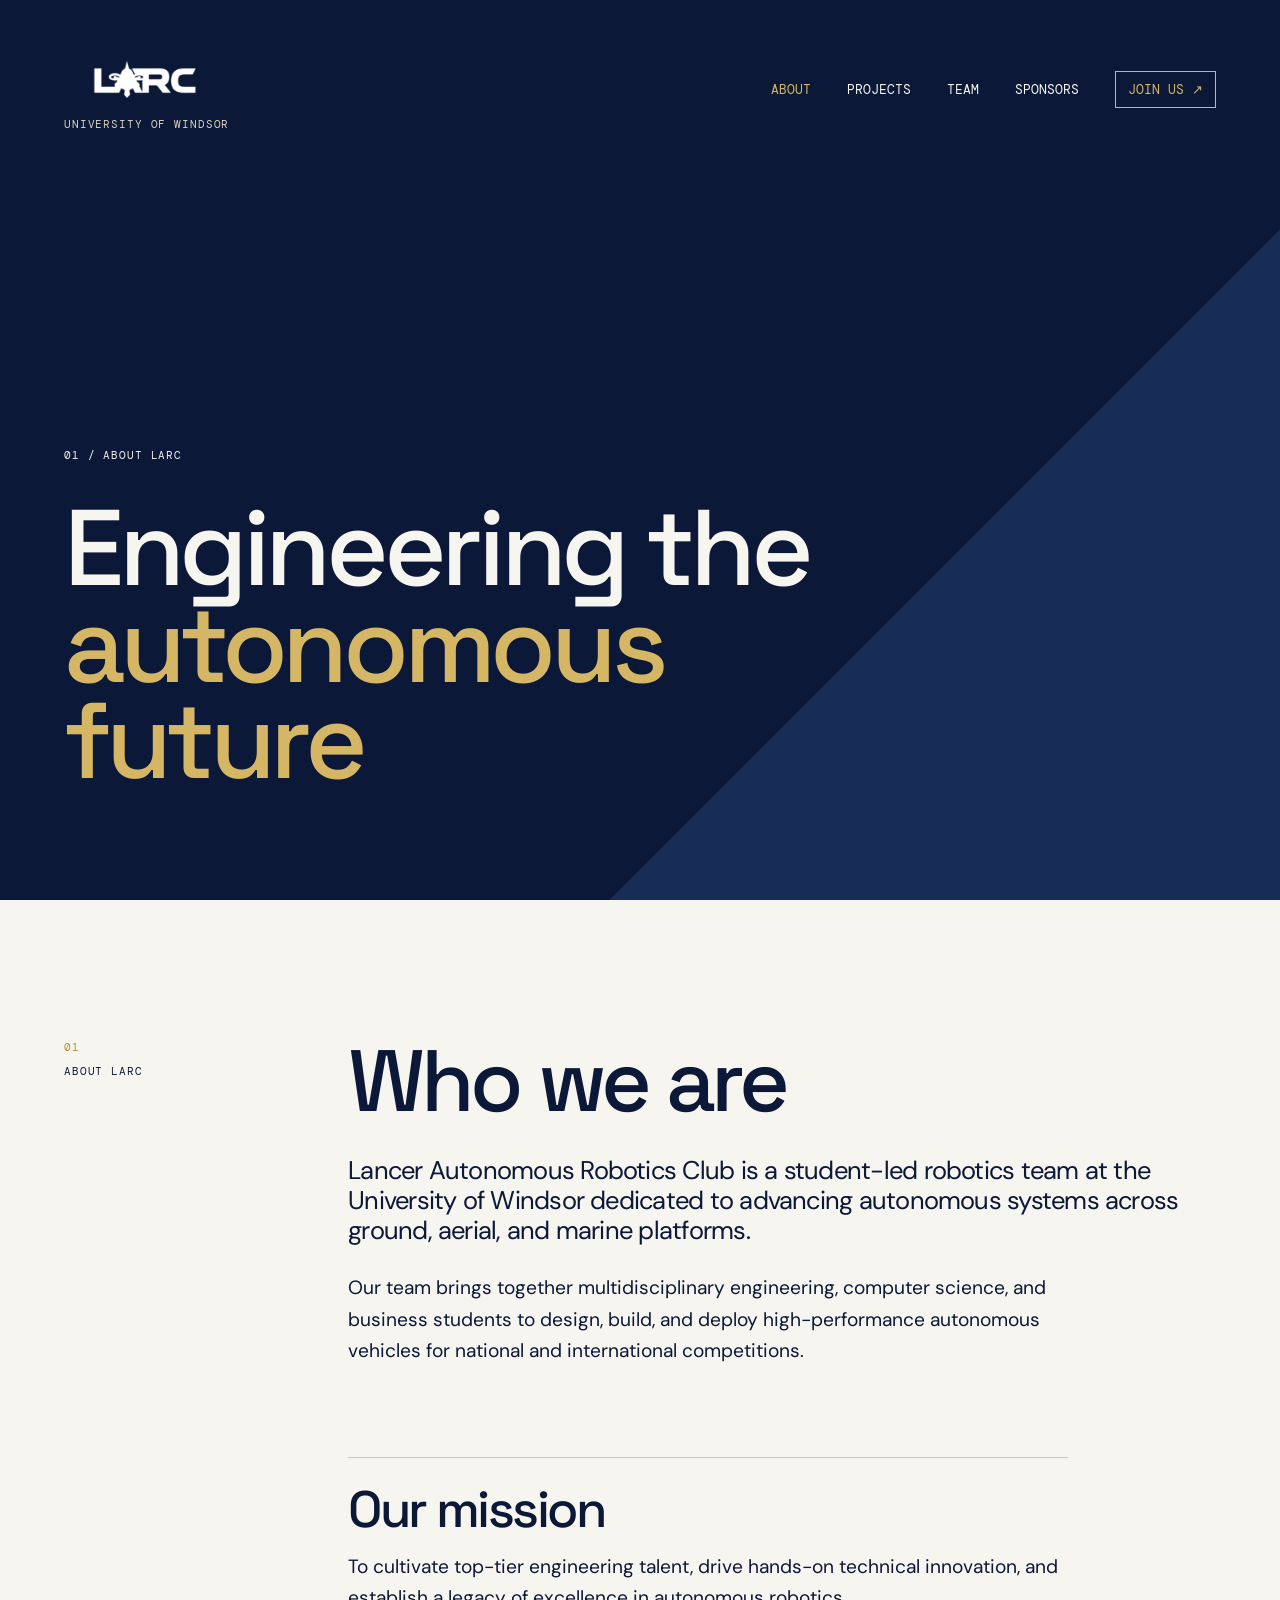
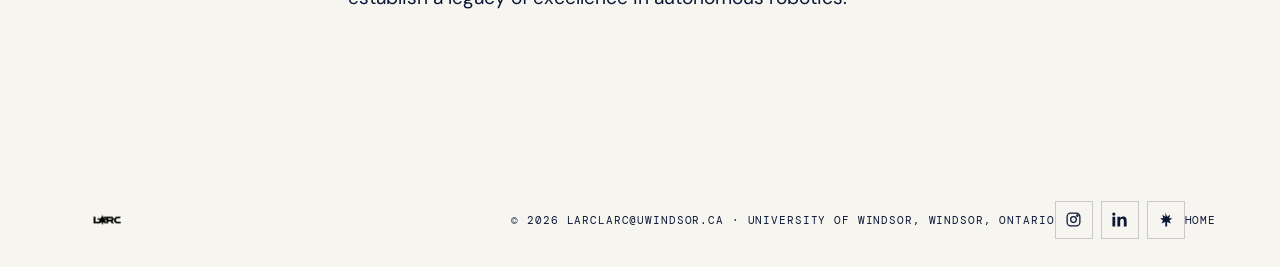
==== commit ddb64d0a: "Update footer across multiple HTML pages to include social media links and improve contact informati" ====
--- a/about.html
+++ b/about.html
@@ -58,7 +58,27 @@
         </section>
     </main>
     <footer class="site-footer"><img src="assets/LARC%20Logo.png" alt="LARC"><span>© <span id="year"></span>
-            LARC</span><span>University of Windsor</span><a href="index.html">Home</a></footer>
+            LARC</span><span><a href="mailto:larc@uwindsor.ca">larc@uwindsor.ca</a> · University of Windsor, Windsor,
+            Ontario</span>
+        <div class="site-socials" aria-label="Social links"><a class="social-link"
+                href="https://www.instagram.com/larc.uwin/?hl=en" target="_blank" rel="noreferrer"
+                aria-label="Instagram" title="Instagram"><svg viewBox="0 0 24 24" aria-hidden="true">
+                    <rect x="3" y="3" width="18" height="18" rx="5"></rect>
+                    <circle cx="12" cy="12" r="4"></circle>
+                    <circle cx="17.5" cy="6.5" r="1"></circle>
+                </svg></a><a class="social-link" href="https://www.linkedin.com/company/lancer-autonomous-robotics-club"
+                target="_blank" rel="noreferrer" aria-label="LinkedIn" title="LinkedIn"><svg viewBox="0 0 24 24"
+                    aria-hidden="true">
+                    <path
+                        d="M6 8H2v14h4V8ZM4 2a2.3 2.3 0 1 0 0 4.6A2.3 2.3 0 0 0 4 2ZM9 8v14h4v-7.2c0-2 .4-3.8 2.8-3.8 2.3 0 2.3 2.1 2.3 4V22h4v-7.7c0-3.8-.8-6.7-5.1-6.7-2.1 0-3.5 1.1-4.1 2.1h-.1V8H9Z">
+                    </path>
+                </svg></a><a class="social-link" href="https://linktr.ee/larc.uwindsor" target="_blank" rel="noreferrer"
+                aria-label="Linktree" title="Linktree"><svg viewBox="0 0 24 24" aria-hidden="true">
+                    <path
+                        d="m12 2 2.2 6.1 4.3-2.8-1.4 5h4.5l-4.1 3.2 2.1 4.1-5.3-2.1V22h-2.6v-6.5l-5.3 2.1 2.1-4.1-4.1-3.2h4.5l-1.4-5 4.3 2.8L12 2Z">
+                    </path>
+                </svg></a></div><a href="index.html">Home</a>
+    </footer>
 </body>
 
 </html>
--- a/styles.css
+++ b/styles.css
@@ -1242,6 +1242,39 @@
     font-size: .8rem;
 }
 
+.site-socials {
+    align-items: center;
+    display: flex;
+    gap: 8px;
+}
+
+.social-link {
+    align-items: center;
+    border: 1px solid var(--line);
+    display: inline-flex;
+    height: 38px;
+    justify-content: center;
+    transition: background .2s ease, color .2s ease;
+    width: 38px;
+}
+
+.social-link svg {
+    fill: currentColor;
+    height: 17px;
+    width: 17px;
+}
+
+.social-link:first-child svg {
+    fill: none;
+    stroke: currentColor;
+    stroke-width: 1.8;
+}
+
+.social-link:hover {
+    background: var(--lime);
+    color: var(--ink);
+}
+
 .large-copy {
     font-size: clamp(1.25rem, 2vw, 2rem);
 }
@@ -1294,6 +1327,12 @@
     background: var(--paper);
 }
 
+@media (min-width: 721px) {
+    .page-hero {
+        min-height: calc(100vh - 86px);
+    }
+}
+
 .hero-actions {
     align-items: center;
     flex-wrap: nowrap;
